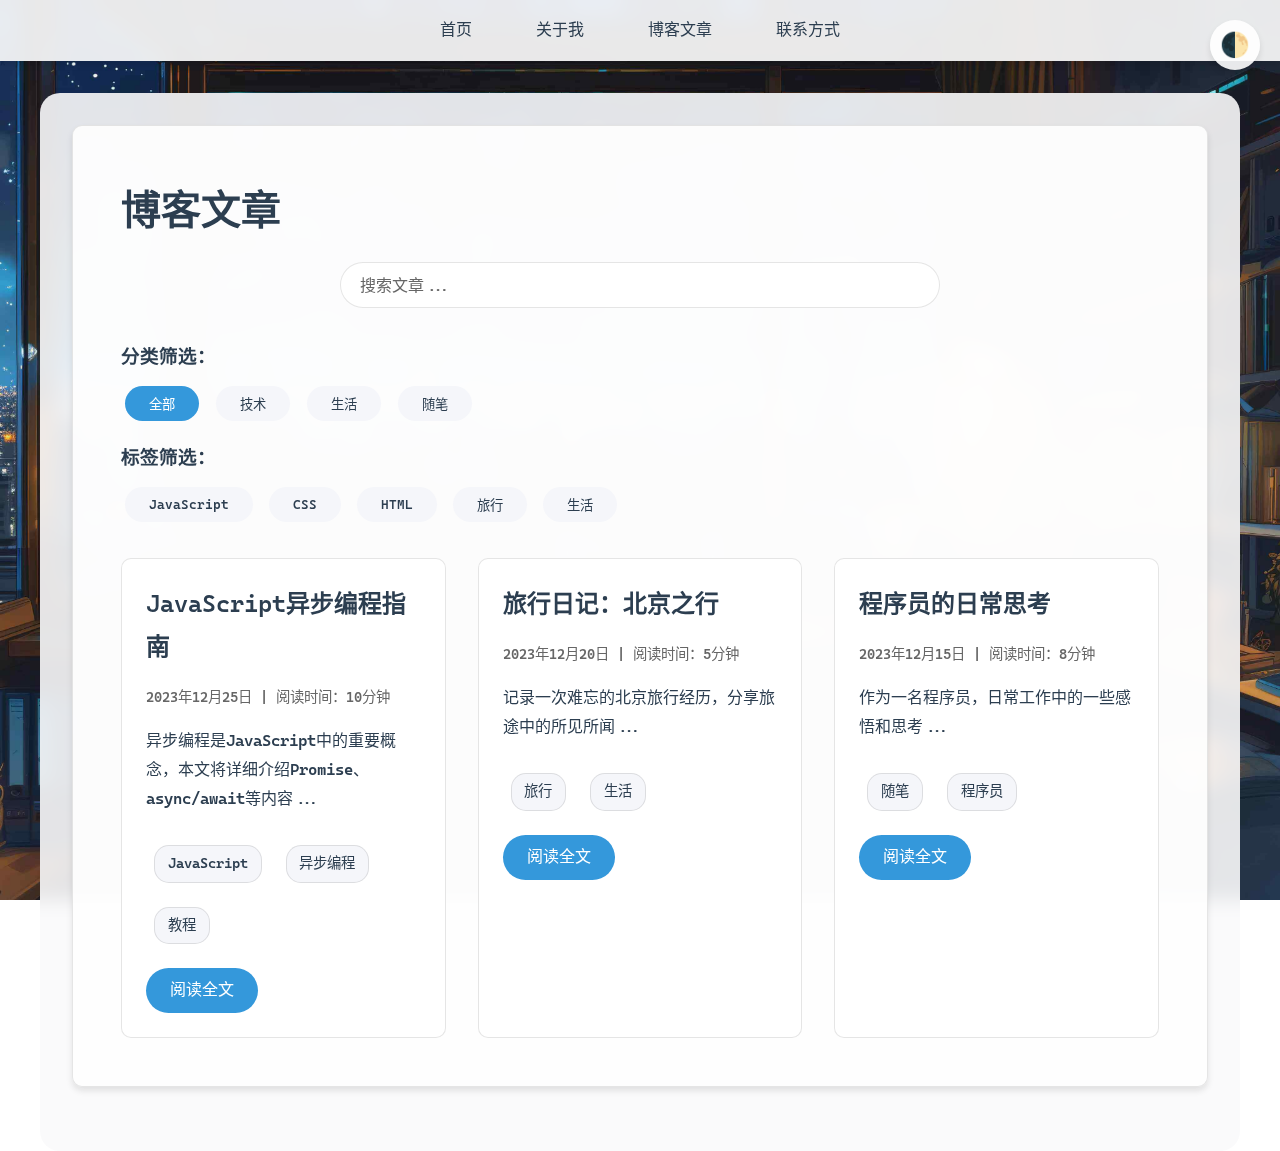
==== blogs.html @ f8949e1e "Add files via upload" ====
<!DOCTYPE html>
<html lang="zh-CN" data-theme="light">

<head>
    <meta charset="UTF-8">
    <meta name="viewport" content="width=device-width, initial-scale=1.0">
    <title>博客文章 - 我的博客</title>
    <link href="https://fonts.googleapis.com/css2?family=Noto+Sans+SC:wght@300;400;500;700&display=swap"
        rel="stylesheet">
    <link rel="stylesheet" href="css/style.css">
    <link rel="stylesheet" href="css/blogs.css">
    <link rel="stylesheet" href="css/fonts.css">
    <script src="js/blogs.js"></script>
</head>

<body>
    <button class="theme-toggle" aria-label="切换主题">🌓</button>

    <nav>
        <ul>
            <li><a href="index.html">首页</a></li>
            <li><a href="AboutMe.html">关于我</a></li>
            <li><a href="blogs.html">博客文章</a></li>
            <li><a href="contact.html">联系方式</a></li>
        </ul>
    </nav>

    <div class="container">
        <article class="article-container">
            <h1 class="article-title">博客文章</h1>

            <div class="filter-section">
                <!-- 在筛选区域前添加搜索框 -->
                <div class="search-section">
                    <div class="search-box">
                        <input type="text" id="searchInput" placeholder="搜索文章..." class="search-input">
                    </div>
                </div>

                <div class="categories">
                    <h3 class="filter-title">分类筛选：</h3>
                    <button class="category-btn active">全部</button>
                    <button class="category-btn">技术</button>
                    <button class="category-btn">生活</button>
                    <button class="category-btn">随笔</button>
                </div>

                <div class="tag-filter">
                    <h3 class="filter-title">标签筛选：</h3>
                    <div class="tag-buttons">
                        <button class="tag-btn">JavaScript</button>
                        <button class="tag-btn">CSS</button>
                        <button class="tag-btn">HTML</button>
                        <button class="tag-btn">旅行</button>
                        <button class="tag-btn">生活</button>
                    </div>
                </div>
            </div>

            <div class="blog-grid">
                <!-- 技术类文章 -->
                <div class="blog-card" data-category="技术">
                    <div class="blog-content">
                        <h2 class="blog-title">JavaScript异步编程指南</h2>
                        <div class="blog-meta">2023年12月25日 | 阅读时间：10分钟</div>
                        <p class="blog-excerpt">
                            异步编程是JavaScript中的重要概念，本文将详细介绍Promise、async/await等内容...
                        </p>
                        <div class="blog-tags">
                            <span class="tag">JavaScript</span>
                            <span class="tag">异步编程</span>
                            <span class="tag">教程</span>
                        </div>
                        <a href="blogs/article1.html" class="read-more">阅读全文</a>
                    </div>
                </div>

                <!-- 生活类文章 -->
                <div class="blog-card" data-category="生活">
                    <div class="blog-content">
                        <h2 class="blog-title">旅行日记：北京之行</h2>
                        <div class="blog-meta">2023年12月20日 | 阅读时间：5分钟</div>
                        <p class="blog-excerpt">
                            记录一次难忘的北京旅行经历，分享旅途中的所见所闻...
                        </p>
                        <div class="blog-tags">
                            <span class="tag">旅行</span>
                            <span class="tag">生活</span>
                        </div>
                        <a href="blogs/article2.html" class="read-more">阅读全文</a>
                    </div>
                </div>

                <!-- 随笔类文章 -->
                <div class="blog-card" data-category="随笔">
                    <div class="blog-content">
                        <h2 class="blog-title">程序员的日常思考</h2>
                        <div class="blog-meta">2023年12月15日 | 阅读时间：8分钟</div>
                        <p class="blog-excerpt">
                            作为一名程序员，日常工作中的一些感悟和思考...
                        </p>
                        <div class="blog-tags">
                            <span class="tag">随笔</span>
                            <span class="tag">程序员</span>
                        </div>
                        <a href="blogs/article3.html" class="read-more">阅读全文</a>
                    </div>
                </div>
            </div>
        </article>
    </div>
</body>

</html>
---- css/style.css ----
:root[data-theme="light"] {
    --primary-color: #2c3e50;
    --secondary-color: #3498db;
    --text-color: #2c3e50;
    --bg-color: rgba(249, 250, 251, 0.9);
    --card-bg: rgba(255, 255, 255, 0.9);
    --hover-bg-color: rgba(52, 73, 94, 0.9);
    --hover-text-color: #ecf0f1;
    --light-gray: #f5f6fa;
    --border-radius: 10px;
    --box-shadow: 0 4px 6px rgba(0, 0, 0, 0.1);
    --code-bg: #f8f9fa;
    --meta-color: #666;
    --border-color: rgba(0, 0, 0, 0.1);
}

:root[data-theme="dark"] {
    --primary-color: #ecf0f1;
    --secondary-color: #3498db;
    --text-color: #ecf0f1;
    --bg-color: rgba(44, 62, 80, 0.95);
    --card-bg: rgba(52, 73, 94, 0.9);
    --hover-bg-color: rgba(255, 255, 255, 0.9);
    --hover-text-color: #2c3e50;
    --light-gray: #34495e;
    --box-shadow: 0 4px 6px rgba(0, 0, 0, 0.3);
    --code-bg: #2d3436;
    --meta-color: #bdc3c7;
    --border-color: rgba(255, 255, 255, 0.1);
}

* {
    margin: 0;
    padding: 0;
    box-sizing: border-box;
    transition: background-color 0.3s ease, color 0.3s ease;
}

body {
    font-family: 'Noto Sans SC', sans-serif;
    line-height: 1.8;
    color: var(--text-color);
    background: url('../Images/Background.png') fixed center/cover;
    min-height: 100vh;
    transition: color 0.3s ease;
}

nav {
    background-color: var(--card-bg);
    padding: 1rem;
    box-shadow: var(--box-shadow);
    position: sticky;
    top: 0;
    z-index: 1000;
    transition: all 0.3s ease;
    backdrop-filter: blur(10px);
    margin-bottom: 2rem;
}

nav ul {
    list-style: none;
    display: flex;
    justify-content: center;
    gap: 2rem;
}

nav ul li a {
    color: var(--text-color);
    text-decoration: none;
    font-weight: 500;
    padding: 0.5rem 1rem;
    border-radius: 20px;
    transition: all 0.3s ease;
    position: relative;
}

nav ul li a::after {
    content: '';
    position: absolute;
    bottom: 0;
    left: 50%;
    width: 0;
    height: 2px;
    background-color: var(--secondary-color);
    transition: all 0.3s ease;
    transform: translateX(-50%);
}

nav ul li a:hover::after {
    width: 100%;
}

nav ul li a:hover {
    color: var(--secondary-color);
}

.container {
    max-width: 1200px;
    margin: 0 auto;
    padding: 2rem;
    background-color: var(--bg-color);
    min-height: calc(100vh - 60px);
    backdrop-filter: blur(10px);
    border-radius: 20px;
}

.article-container {
    background-color: var(--card-bg);
    padding: 3rem;
    border-radius: 10px;
    box-shadow: var(--box-shadow);
    margin-bottom: 2rem;
    animation: fadeIn 0.8s ease;
    border: 1px solid var(--border-color);
}

.article-title {
    font-size: 2.5rem;
    margin-bottom: 1rem;
    color: var(--text-color);
}

.article-meta {
    color: var(--meta-color);
    opacity: 0.8;
    margin-bottom: 2rem;
    padding-bottom: 1rem;
    border-bottom: 1px solid var(--border-color);
}

.article-content {
    font-size: 1.1rem;
    line-height: 1.8;
}

.article-content p {
    margin-bottom: 1.5rem;
    color: var(--text-color);
}

.article-content h2 {
    margin: 2rem 0 1rem;
    color: var(--text-color);
}

.article-content img {
    max-width: 100%;
    height: auto;
    border-radius: var(--border-radius);
    margin: 1.5rem 0;
}

.article-content pre {
    background-color: var(--code-bg);
    padding: 1.5rem;
    border-radius: 10px;
    overflow-x: auto;
    margin: 1.5rem 0;
    border: 1px solid var(--border-color);
}

.article-content code {
    font-family: monospace;
    color: var(--text-color);
}

.article-tags {
    margin-top: 3rem;
    padding-top: 2rem;
    border-top: 1px solid var(--border-color);
}

.article-tags span {
    color: var(--text-color);
    /* 添加颜色变量 */
    transition: color 0.3s ease;
    /* 添加过渡效果 */
}

.tag {
    display: inline-block;
    padding: 0.5rem 1rem;
    background-color: var(--light-gray);
    color: var(--text-color);
    text-decoration: none;
    border-radius: 20px;
    margin: 0.5rem;
    transition: all 0.3s ease;
    border: 1px solid var(--border-color);
}

.tag:hover {
    background-color: var(--hover-bg-color);
    color: var(--hover-text-color);
    transform: translateY(-2px);
}

.theme-toggle {
    position: fixed;
    top: 20px;
    right: 20px;
    width: 50px;
    height: 50px;
    border-radius: 50%;
    background-color: var(--card-bg);
    color: var(--text-color);
    border: none;
    cursor: pointer;
    box-shadow: var(--box-shadow);
    z-index: 1001;
    display: flex;
    align-items: center;
    justify-content: center;
    font-size: 24px;
    transition: all 0.3s ease;
}

.theme-toggle:hover {
    transform: scale(1.1);
    background-color: var(--hover-bg-color);
    color: var(--hover-text-color);
}

a {
    color: var(--secondary-color);
    text-decoration: none;
    transition: all 0.3s ease;
}

a:hover {
    color: var(--hover-text-color);
}

@keyframes fadeIn {
    from {
        opacity: 0;
        transform: translateY(20px);
    }

    to {
        opacity: 1;
        transform: translateY(0);
    }
}

@media (max-width: 768px) {
    .container {
        padding: 1rem;
    }

    .article-container {
        padding: 1.5rem;
    }

    .article-title {
        font-size: 2rem;
    }

    nav ul {
        flex-direction: column;
        align-items: center;
    }

    .theme-toggle {
        top: 10px;
        right: 10px;
        width: 40px;
        height: 40px;
        font-size: 20px;
    }
}
---- css/blogs.css ----
.blog-grid {
    display: grid;
    gap: 2rem;
    margin-top: 2rem;
}

.blog-card {
    background-color: var(--card-bg);
    border-radius: var(--border-radius);
    border: 1px solid var(--border-color);
    overflow: hidden;
    transition: all 0.3s ease, background-color 0.3s ease, border-color 0.3s ease;
}

.blog-card:hover {
    transform: translateY(-5px);
    box-shadow: var(--box-shadow);
}

.blog-content {
    padding: 1.5rem;
}

.blog-title {
    font-size: 1.5rem;
    margin-bottom: 1rem;
    color: var(--text-color);
    transition: color 0.3s ease;
}

.blog-meta {
    font-size: 0.9rem;
    color: var(--meta-color);
    margin-bottom: 1rem;
    transition: color 0.3s ease;
}

.blog-excerpt {
    color: var(--text-color);
    margin-bottom: 1.5rem;
    transition: color 0.3s ease;
}

.blog-tags {
    display: flex;
    gap: 0.5rem;
    flex-wrap: wrap;
    margin-bottom: 1rem;
}

.tag {
    background-color: var(--light-gray);
    color: var(--text-color);
    padding: 0.3rem 0.8rem;
    border-radius: 15px;
    font-size: 0.9rem;
    transition: all 0.3s ease;
}

.tag:hover {
    background-color: var(--hover-bg-color);
    color: var(--hover-text-color);
}

.read-more {
    display: inline-block;
    padding: 0.5rem 1.5rem;
    background-color: var(--secondary-color);
    color: white;
    text-decoration: none;
    border-radius: 25px;
    transition: all 0.3s ease;
}

.read-more:hover {
    background-color: var(--hover-bg-color);
    color: var(--hover-text-color);
    transform: translateY(-2px);
}

.filter-section {
    margin-bottom: 2rem;
}

.categories {
    margin-bottom: 1rem;
}

.filter-title {
    color: var(--text-color);
    margin-bottom: 0.5rem;
    transition: color 0.3s ease;
}

.category-btn,
.tag-btn {
    padding: 0.5rem 1.5rem;
    background-color: var(--light-gray);
    color: var(--text-color);
    border: none;
    border-radius: 20px;
    cursor: pointer;
    transition: all 0.3s ease;
    margin: 0.25rem;
}

.category-btn.active,
.tag-btn.active,
.category-btn:hover,
.tag-btn:hover {
    background-color: var(--secondary-color);
    color: white;
}

.tag-buttons {
    display: flex;
    gap: 0.5rem;
    flex-wrap: wrap;
    margin-top: 0.5rem;
}

/* 搜索框样式 */
.search-section {
    margin-bottom: 2rem;
}

.search-box {
    display: flex;
    gap: 0.5rem;
    max-width: 600px;
    margin: 0 auto 2rem auto;
}

.search-input {
    flex: 1;
    padding: 0.8rem 1.2rem;
    border: 1px solid var(--border-color);
    border-radius: 25px;
    background-color: var(--card-bg);
    color: var(--text-color);
    font-size: 1rem;
    transition: all 0.3s ease;
}

.search-input:focus {
    outline: none;
    border-color: var(--secondary-color);
    box-shadow: 0 0 0 2px rgba(52, 152, 219, 0.2);
}

.search-input::placeholder {
    color: var(--meta-color);
}

.search-btn {
    padding: 0.8rem 1.2rem;
    border: none;
    border-radius: 25px;
    background-color: var(--secondary-color);
    color: white;
    cursor: pointer;
    transition: all 0.3s ease;
}

.search-btn:hover {
    background-color: var(--hover-bg-color);
    transform: translateY(-2px);
}

/* 暗色主题适配 */
:root[data-theme="dark"] .search-input {
    background-color: var(--card-bg);
    color: var(--text-color);
}

:root[data-theme="dark"] .search-input::placeholder {
    color: var(--meta-color);
}

@media (max-width: 768px) {
    .blog-grid {
        grid-template-columns: 1fr;
    }
}

@media (min-width: 769px) {
    .blog-grid {
        grid-template-columns: repeat(auto-fit, minmax(300px, 1fr));
    }
}

@keyframes fadeIn {
    from {
        opacity: 0;
        transform: translateY(20px);
    }

    to {
        opacity: 1;
        transform: translateY(0);
    }
}
---- css/fonts.css ----
@font-face {
    font-family: 'CaskaydiaCove Nerd Font';
    src: url('../Fonts/CaskaydiaCoveNerdFontMono-SemiBold.ttf') format('truetype');
    font-weight: normal;
    font-style: normal;
}

* {
    margin: 0;
    padding: 0;
    box-sizing: border-box;
    transition: background-color 0.2s ease, color 0.2s ease, border-color 0.2s ease;
    font-family: 'CaskaydiaCove Nerd Font';
}
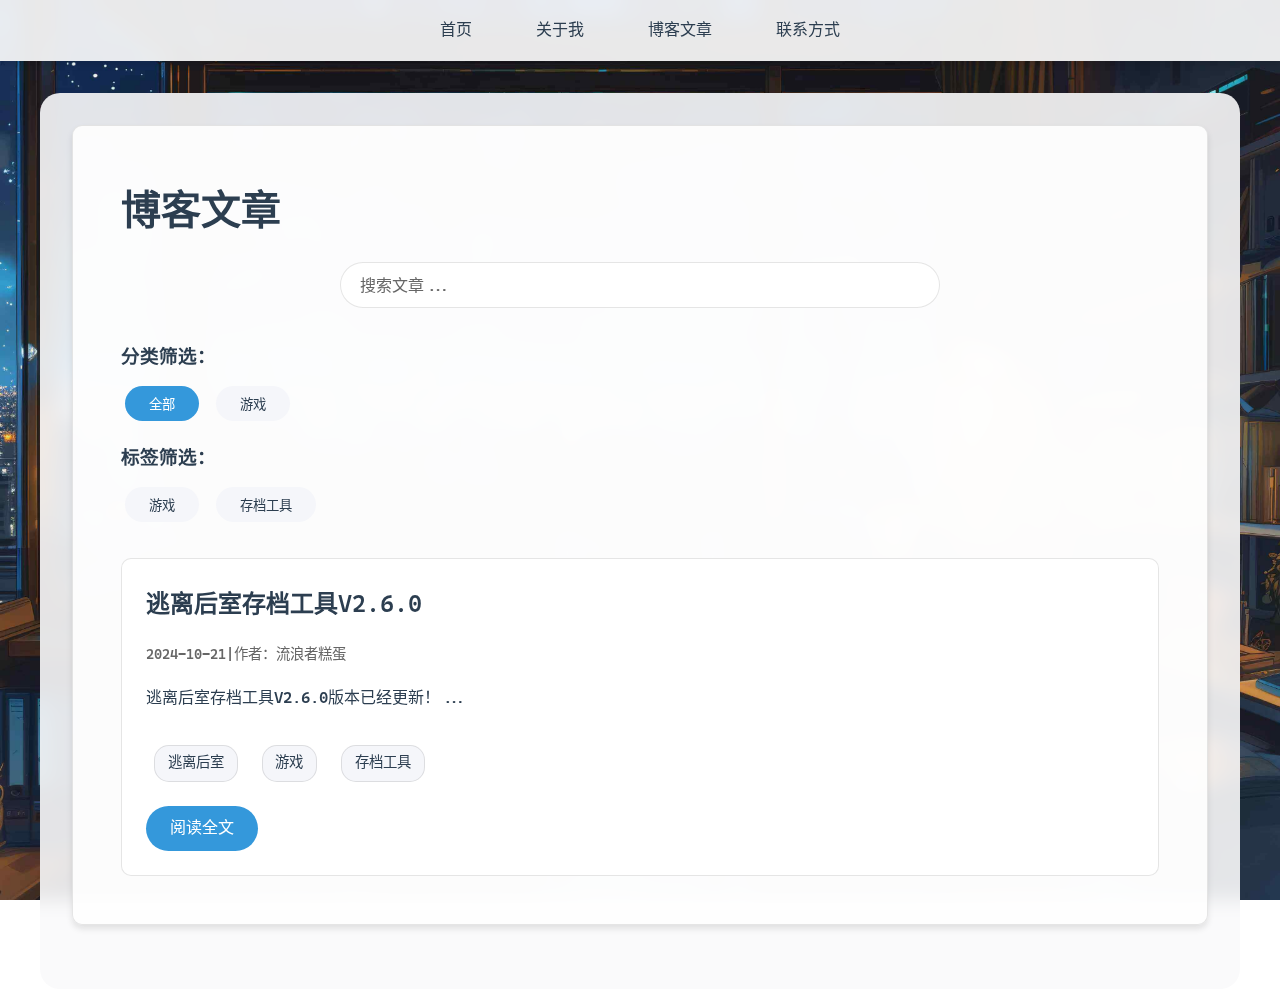
==== commit 60460996: "Update blogs.html" ====
--- a/blogs.html
+++ b/blogs.html
@@ -4,17 +4,23 @@
 <head>
     <meta charset="UTF-8">
     <meta name="viewport" content="width=device-width, initial-scale=1.0">
-    <title>博客文章 - 我的博客</title>
+    <title>llzgd - 博客文章</title>
     <link href="https://fonts.googleapis.com/css2?family=Noto+Sans+SC:wght@300;400;500;700&display=swap"
         rel="stylesheet">
     <link rel="stylesheet" href="css/style.css">
+    <link rel="icon" href="images/a.jpg" type="image/jpg" />
     <link rel="stylesheet" href="css/blogs.css">
     <link rel="stylesheet" href="css/fonts.css">
     <script src="js/blogs.js"></script>
+    <link rel="stylesheet" href="css/loader.css">
+    <script src="https://code.jquery.com/jquery-3.6.0.min.js"></script>
+    <script type="text/javascript" src="js/loader.js"></script>
 </head>
 
 <body>
-    <button class="theme-toggle" aria-label="切换主题">🌓</button>
+    <div class="loader-wrapper">
+        <span class="loader"><span class="loader-inner"></span></span>
+    </div>
 
     <nav>
         <ul>
@@ -40,70 +46,33 @@
                 <div class="categories">
                     <h3 class="filter-title">分类筛选：</h3>
                     <button class="category-btn active">全部</button>
-                    <button class="category-btn">技术</button>
-                    <button class="category-btn">生活</button>
-                    <button class="category-btn">随笔</button>
+                    <button class="category-btn">游戏</button>
                 </div>
 
                 <div class="tag-filter">
                     <h3 class="filter-title">标签筛选：</h3>
-                    <div class="tag-buttons">
-                        <button class="tag-btn">JavaScript</button>
-                        <button class="tag-btn">CSS</button>
-                        <button class="tag-btn">HTML</button>
-                        <button class="tag-btn">旅行</button>
-                        <button class="tag-btn">生活</button>
-                    </div>
+
+                        <button class="tag-btn">游戏</button>
+                        <button class="tag-btn">存档工具</button>
+
                 </div>
             </div>
 
             <div class="blog-grid">
-                <!-- 技术类文章 -->
-                <div class="blog-card" data-category="技术">
+                <!-- 游戏类文章 -->
+                <div class="blog-card" data-category="游戏">
                     <div class="blog-content">
-                        <h2 class="blog-title">JavaScript异步编程指南</h2>
-                        <div class="blog-meta">2023年12月25日 | 阅读时间：10分钟</div>
+                        <h2 class="blog-title">逃离后室存档工具V2.6.0</h2>
+                        <div class="blog-meta">2024-10-21|作者：流浪者糕蛋</div>
                         <p class="blog-excerpt">
-                            异步编程是JavaScript中的重要概念，本文将详细介绍Promise、async/await等内容...
+                            逃离后室存档工具V2.6.0版本已经更新！...
                         </p>
                         <div class="blog-tags">
-                            <span class="tag">JavaScript</span>
-                            <span class="tag">异步编程</span>
-                            <span class="tag">教程</span>
+                            <span class="tag">逃离后室</span>
+                            <span class="tag">游戏</span>
+                            <span class="tag">存档工具</span>
                         </div>
-                        <a href="blogs/article1.html" class="read-more">阅读全文</a>
-                    </div>
-                </div>
-
-                <!-- 生活类文章 -->
-                <div class="blog-card" data-category="生活">
-                    <div class="blog-content">
-                        <h2 class="blog-title">旅行日记：北京之行</h2>
-                        <div class="blog-meta">2023年12月20日 | 阅读时间：5分钟</div>
-                        <p class="blog-excerpt">
-                            记录一次难忘的北京旅行经历，分享旅途中的所见所闻...
-                        </p>
-                        <div class="blog-tags">
-                            <span class="tag">旅行</span>
-                            <span class="tag">生活</span>
-                        </div>
-                        <a href="blogs/article2.html" class="read-more">阅读全文</a>
-                    </div>
-                </div>
-
-                <!-- 随笔类文章 -->
-                <div class="blog-card" data-category="随笔">
-                    <div class="blog-content">
-                        <h2 class="blog-title">程序员的日常思考</h2>
-                        <div class="blog-meta">2023年12月15日 | 阅读时间：8分钟</div>
-                        <p class="blog-excerpt">
-                            作为一名程序员，日常工作中的一些感悟和思考...
-                        </p>
-                        <div class="blog-tags">
-                            <span class="tag">随笔</span>
-                            <span class="tag">程序员</span>
-                        </div>
-                        <a href="blogs/article3.html" class="read-more">阅读全文</a>
+                        <a href="blogs/ETBSGT.html" class="read-more">阅读全文</a>
                     </div>
                 </div>
             </div>
@@ -111,4 +80,4 @@
     </div>
 </body>
 
-</html>+</html>
